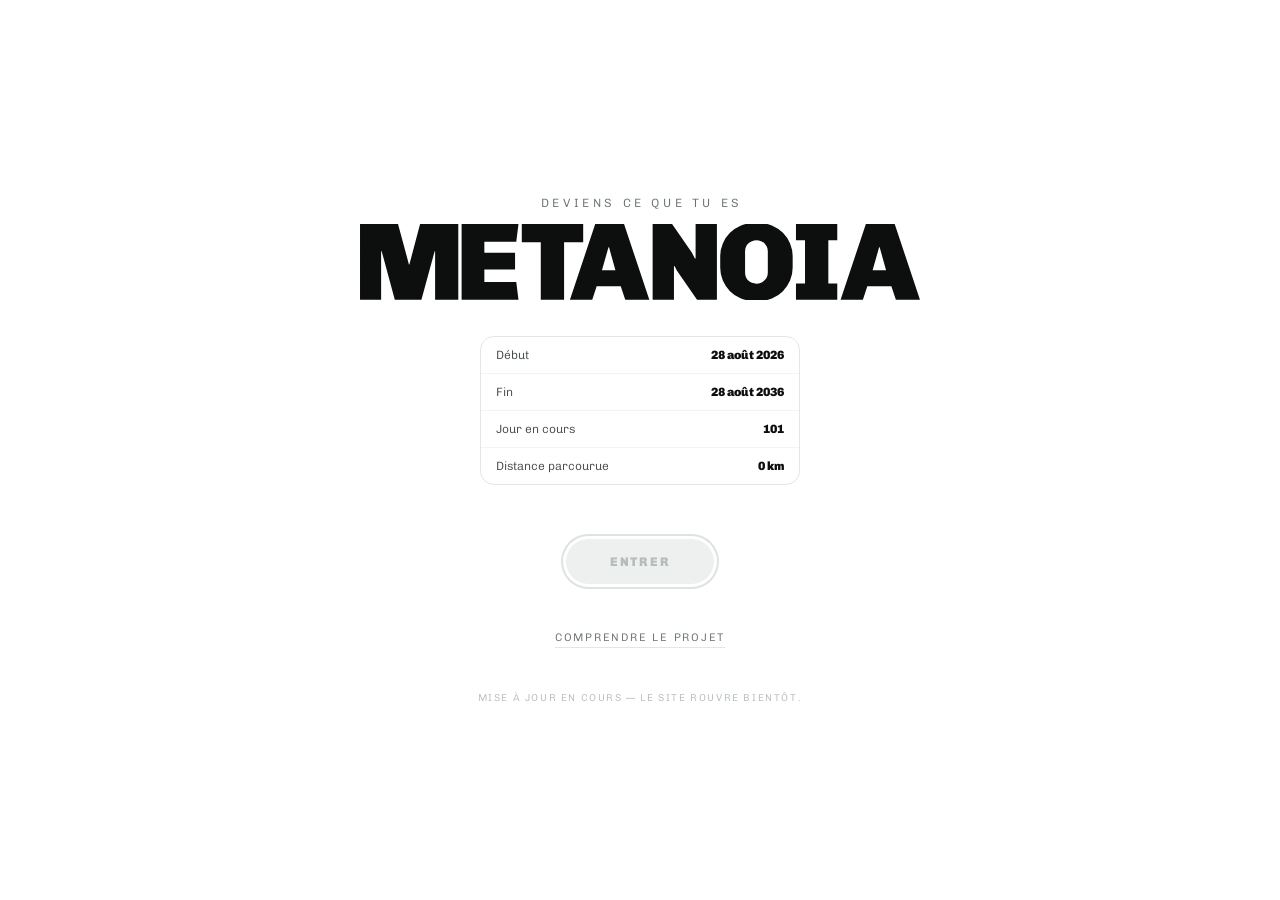
==== index.html @ a3b590fd "Projet sans en-tete, bouton Entrer grise, Travail reformule" ====
<!DOCTYPE html>
<html lang="fr">
<head>
<meta charset="utf-8">
<meta name="viewport" content="width=device-width, initial-scale=1.0, maximum-scale=1.0, user-scalable=no, viewport-fit=cover">
<title>Metanoia — dix ans pour changer d'esprit</title>
<meta name="description" content="Metanoia : un projet de transformation sur dix ans, du 18 août 2026 au 18 août 2036. Cinq piliers, un seul ouvert pour l'instant.">
<link rel="canonical" href="https://leprojetmetanoia.fr/">
<meta name="theme-color" content="#FFFFFF">
<meta name="color-scheme" content="dark">

<meta property="og:type" content="website">
<meta property="og:url" content="https://leprojetmetanoia.fr/">
<meta property="og:title" content="Metanoia">
<meta property="og:description" content="Dix ans pour changer d'esprit. Cinq piliers. Un seul ouvert pour l'instant.">
<meta property="og:locale" content="fr_FR">
<meta name="twitter:card" content="summary_large_image">

<link rel="icon" href="data:image/svg+xml,%3Csvg xmlns='http://www.w3.org/2000/svg' viewBox='0 0 100 100'%3E%3Crect width='100' height='100' rx='22' fill='%23000000'/%3E%3Ccircle cx='50' cy='50' r='30' fill='none' stroke='%2331E07A' stroke-width='9' stroke-linecap='round' stroke-dasharray='142 189' transform='rotate(-90 50 50)'/%3E%3C/svg%3E">

<link rel="preconnect" href="https://fonts.googleapis.com">
<link rel="preconnect" href="https://fonts.gstatic.com" crossorigin>
<link href="https://fonts.googleapis.com/css2?family=Chivo:wght@300;700;900&display=swap" rel="stylesheet">

<style>
  :root{--piste:#1C221F;--piste-l:#151A18;--texte-f:#8A938E;
    --fond:#000000;
    --fond-ouvert:#000000;
    --vert:#31E07A;
    --craie:#EDF2EF;
    --sourd:#767F7A;
    --texte:#A3ADA7;
    --duree:3s;
    --piste:#1A1A1A;
    --lueur:rgba(49,224,122,.5);
    --sur-accent:#07130C;
  }
  *{margin:0;padding:0;box-sizing:border-box}
  html{-webkit-text-size-adjust:100%}
  body{
    background:var(--fond);
    color:var(--craie);
    font-family:"Chivo",system-ui,sans-serif;
    min-height:100svh;
    display:flex;flex-direction:column;align-items:center;justify-content:center;
    gap:clamp(16px,3.6vh,32px);
    padding:max(20px,env(safe-area-inset-top)) clamp(20px,5vw,52px) max(20px,env(safe-area-inset-bottom));
    text-align:center;
    overflow:hidden;
    touch-action:none;
    -webkit-tap-highlight-color:transparent;
    transition:background .8s ease;
  }
  /* une fois ouvert : tout s'inverse */
  body.ouvert{--piste:#E3E6E4;--piste-l:#F2F4F3;--texte-f:#454B48;
    --fond:#FFFFFF;
    --craie:#0D0F0E;
    --sourd:#6B736E;
    --texte:#454B48;
    --piste:#E3E6E4;
    --vert:#0B7A3E;
    --lueur:rgba(11,122,62,.35);
    --sur-accent:#FFFFFF;
    background:#FFFFFF;
    color:#0D0F0E;
  }
  body.ouvert .secours{color:#B7BEBA}
  body.ouvert .secours:hover,body.ouvert .secours:focus-visible{color:var(--texte);border-bottom-color:var(--piste)}
  body,h1 .logo,.dates,.msg,.jauge,.piste,.label,.label small,.entrer{opacity:1;transform:none;pointer-events:auto;
    transition:color .8s ease,background .8s ease,stroke .8s ease,fill .8s ease}
  @media (prefers-reduced-motion:reduce){
    body,h1 .logo,.dates,.msg,.jauge,.piste,.label,.label small,.entrer{opacity:1;transform:none;pointer-events:auto;transition:none}
  }

  .entete{display:grid;gap:clamp(8px,1.6vh,14px)}
  .dates{
    font-size:clamp(9px,2.6vw,12px);font-weight:300;
    letter-spacing:.3em;text-indent:.3em;text-transform:uppercase;
    color:var(--sourd);
  }
  h1{
    font-size:0;line-height:0;
    width:min(86vw,560px);
    margin:0 auto;
  }
  h1 .logo{display:block;width:100%;height:auto;color:var(--craie)}

  /* — le cadran — */
  body.ouvert .jauge{filter:drop-shadow(0 0 10px var(--lueur))}

  body.ouvert .label small{color:var(--vert)}




  @media (prefers-reduced-motion:reduce){
    *{transition-duration:.01ms!important}
    .dial:active{transform:none}
  }
  @media (max-height:560px){
    body{gap:12px}
    .dial{width:min(38vw,120px)}
    .msg{min-height:2.4em}
  }



  /* fiche du projet, révélée après le cadran */
  .fiche{opacity:1;transform:none;pointer-events:auto;max-height:none;width:min(100%,320px);border:1.5px solid var(--piste);border-radius:14px;
    text-align:left;margin:4px auto 0;overflow:hidden;
    
    transition:opacity .45s ease .1s,transform .5s cubic-bezier(.2,.9,.3,1) .1s,max-height .5s ease}
  .fiche .l{display:flex;align-items:baseline;justify-content:space-between;gap:12px;
    padding:11px 15px;border-bottom:1px solid var(--piste-l);
    font-weight:300;font-size:12px;color:var(--texte-f)}
  .fiche .l:last-child{border:0}
  .fiche .l b{font-weight:900;color:var(--craie);text-align:right}
  @media (prefers-reduced-motion:reduce){.fiche,.secondaire{opacity:1;pointer-events:auto;transition:none}}

  /* bouton d'entrée */

  /* les deux actions */
  .attente{margin:12px auto 0;font-weight:300;font-size:10px;letter-spacing:.16em;
    text-transform:uppercase;color:#B7BEBA;text-align:center}

  /* bouton d'entrée */
  .entrer{display:inline-block;margin:22px auto 0;background:var(--vert);color:#fff;
    border-radius:999px;padding:15px 44px;font-weight:900;font-size:12.5px;letter-spacing:.14em;
    text-transform:uppercase;text-decoration:none;
    box-shadow:0 0 0 3px var(--fond),0 0 0 5px var(--craie)}
  .entrer.off{background:#EDF0EE;color:#B7BEBA;box-shadow:0 0 0 3px var(--fond),0 0 0 5px #DDE3E0;
    cursor:not-allowed;pointer-events:none}
  .secondaire{display:inline-block;margin-top:15px;font-weight:300;font-size:11px;letter-spacing:.16em;
    text-transform:uppercase;color:var(--sourd);text-decoration:none;
    border-bottom:1px solid var(--piste);padding-bottom:3px}
  .secondaire:hover{color:var(--craie)}
</style>
</head>
<body class="ouvert">


<div class="entete">
  <p class="dates">Deviens ce que tu es</p>
  <h1><svg class="logo" xmlns="http://www.w3.org/2000/svg" viewBox="0 0 5.0710 0.6860" role="img" aria-label="Metanoia"><g fill="currentColor"><path transform="translate(-0.05700 0.68600) scale(0.001000 -0.001000)" d="M57 0V686H401L500 320H504L601 686H947V0H737V440H733L613 0H372L253 440H248V0Z"/><path transform="translate(0.86300 0.68600) scale(0.001000 -0.001000)" d="M57 0V686H572L552 526H263V426H541V273H263V160H552L572 0Z"/><path transform="translate(1.45000 0.68600) scale(0.001000 -0.001000)" d="M187 0V521H15V686H571V521H398V0Z"/><path transform="translate(1.90600 0.68600) scale(0.001000 -0.001000)" d="M-5 0 224 686H485L714 0H496L455 122H237L197 0ZM285 267H407L349 475H344Z"/><path transform="translate(2.59300 0.68600) scale(0.001000 -0.001000)" d="M57 0V686H233L410 431L441 372L446 375V686H639V0H459L276 264L255 306L250 304V0Z"/><path transform="translate(3.23100 0.68600) scale(0.001000 -0.001000)" d="M331 -10Q269 -10 214.5 13.5Q160 37 119.0 78.0Q78 119 54.5 173.5Q31 228 31 290V394Q31 456 54.5 510.5Q78 565 119.0 606.0Q160 647 214.5 670.5Q269 694 331 694H387Q449 694 503.5 670.5Q558 647 599.0 606.0Q640 565 663.5 510.5Q687 456 687 394V290Q687 228 663.5 173.5Q640 119 599.0 78.0Q558 37 503.5 13.5Q449 -10 387 -10ZM359 146Q382 146 400.5 154.0Q419 162 433.0 175.5Q447 189 454.5 207.0Q462 225 462 246V438Q462 459 454.5 477.0Q447 495 433.0 509.0Q419 523 400.5 530.5Q382 538 359 538Q337 538 318.0 530.0Q299 522 285.0 508.5Q271 495 263.5 477.0Q256 459 256 438V246Q256 225 263.5 207.0Q271 189 285.0 175.0Q299 161 318.0 153.5Q337 146 359 146Z"/><path transform="translate(3.91200 0.68600) scale(0.001000 -0.001000)" d="M36 0V148H118V538H36V686H410V538H329V148H410V0Z"/><path transform="translate(4.35700 0.68600) scale(0.001000 -0.001000)" d="M-5 0 224 686H485L714 0H496L455 122H237L197 0ZM285 267H407L349 475H344Z"/></g></svg></h1>
</div>



<div class="fiche" id="fiche">
  <div class="l"><span>Début</span><b>28 août 2026</b></div>


  <div class="l"><span>Fin</span><b>28 août 2036</b></div>
  <div class="l"><span>Jour en cours</span><b id="fJour">—</b></div>
  <div class="l"><span>Distance parcourue</span><b id="fKm">—</b></div>
</div>

<span class="entrer off" aria-disabled="true">Entrer</span>
<a class="secondaire" href="projet.html">Comprendre le projet</a>

<p class="attente">Mise à jour en cours — le site rouvre bientôt.</p>

<noscript>
  <p class="msg"><a href="metanoia.html" style="color:#31E07A">Entrer</a></p>
</noscript>

<script type="module">
import { list, fr, DEBUT } from './config.js?v=20260902j';

const debut = new Date(DEBUT + 'T00:00:00');
document.getElementById('fJour').textContent =
  Math.max(1, Math.floor((new Date() - debut) / 864e5) + 1);

(async () => {
  try {
    const s = await list();
    const km = s.filter(x => x.date >= DEBUT)
                .reduce((t, x) => t + Number(x.distance_km || 0), 0);
    document.getElementById('fKm').textContent = fr(km, 1) + ' km';
  } catch (e) { document.getElementById('fKm').textContent = '—'; }
})();
</script>


<script>
// pas de sélection ni de copie ; zoom bloqué sur mobile seulement
['copy','cut','contextmenu','dragstart','selectstart'].forEach(function(ev){
  document.addEventListener(ev, function(e){
    if (e.target.closest('input, textarea, select')) return;   // la saisie reste possible
    e.preventDefault();
  });
});
['gesturestart','gesturechange','gestureend'].forEach(function(ev){
  document.addEventListener(ev, function(e){ e.preventDefault(); }, { passive:false });
});
document.addEventListener('touchmove', function(e){
  if (e.touches.length > 1) e.preventDefault();
}, { passive:false });
document.addEventListener('keydown', function(e){
  if ((e.ctrlKey || e.metaKey) && ['c','x','a','u','s','p'].indexOf(e.key.toLowerCase()) > -1) {
    if (e.target.closest('input, textarea')) return;
    e.preventDefault();
  }
});
</script>
</body>
</html>
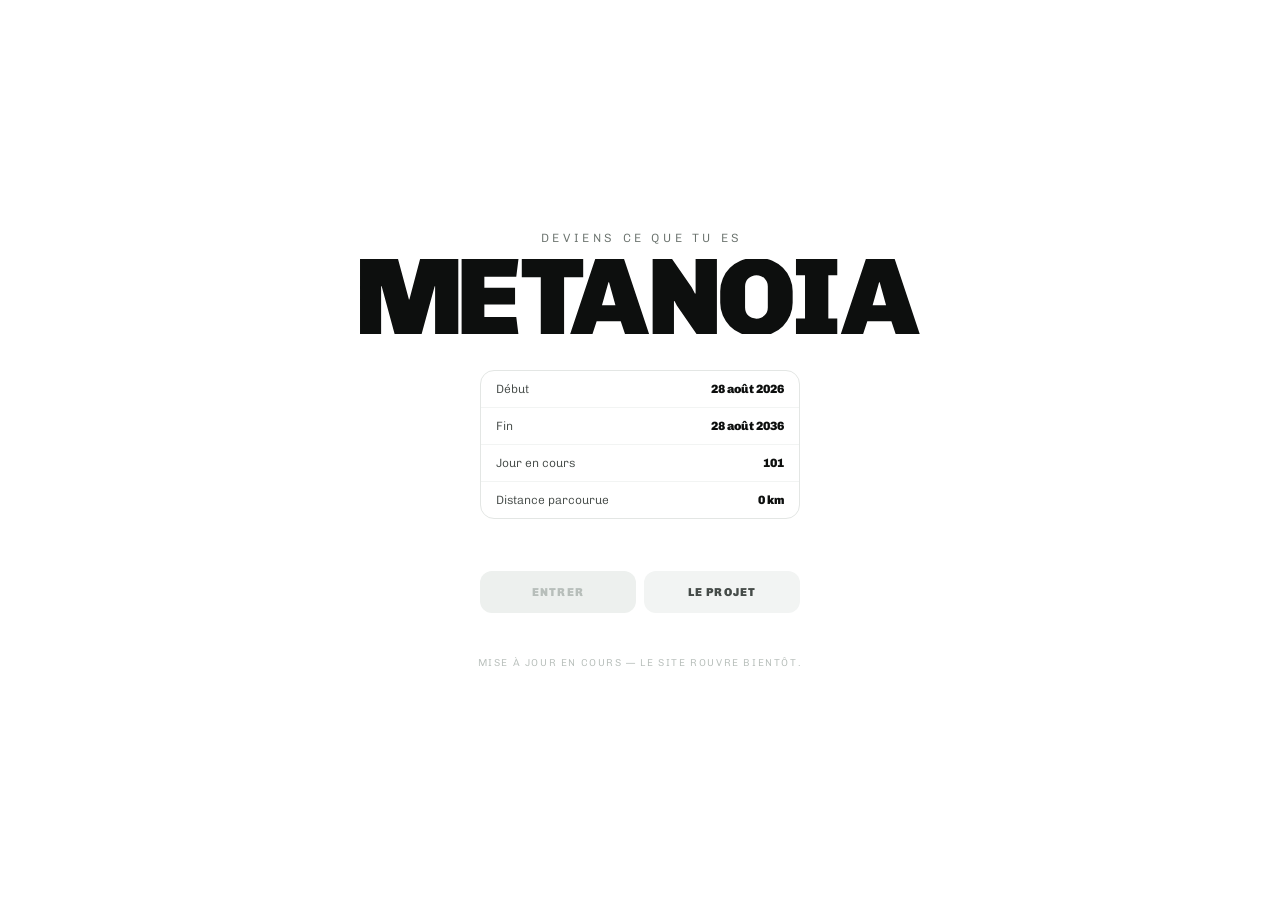
==== commit 81fd7233: "Accueil : retour aux deux boutons cote a cote, Entrer grise" ====
--- a/index.html
+++ b/index.html
@@ -123,17 +123,15 @@
   .attente{margin:12px auto 0;font-weight:300;font-size:10px;letter-spacing:.16em;
     text-transform:uppercase;color:#B7BEBA;text-align:center}
 
-  /* bouton d'entrée */
-  .entrer{display:inline-block;margin:22px auto 0;background:var(--vert);color:#fff;
-    border-radius:999px;padding:15px 44px;font-weight:900;font-size:12.5px;letter-spacing:.14em;
-    text-transform:uppercase;text-decoration:none;
-    box-shadow:0 0 0 3px var(--fond),0 0 0 5px var(--craie)}
-  .entrer.off{background:#EDF0EE;color:#B7BEBA;box-shadow:0 0 0 3px var(--fond),0 0 0 5px #DDE3E0;
-    cursor:not-allowed;pointer-events:none}
-  .secondaire{display:inline-block;margin-top:15px;font-weight:300;font-size:11px;letter-spacing:.16em;
-    text-transform:uppercase;color:var(--sourd);text-decoration:none;
-    border-bottom:1px solid var(--piste);padding-bottom:3px}
-  .secondaire:hover{color:var(--craie)}
+
+  /* les deux actions */
+  .duo{display:flex;gap:8px;width:min(100%,320px);margin:20px auto 0}
+  .duo a,.duo span{flex:1;padding:14px 0;text-align:center;border-radius:12px;text-decoration:none;
+    font-weight:900;font-size:11.5px;letter-spacing:.1em;text-transform:uppercase;transition:filter .2s,background .2s}
+  .duo .p{background:var(--vert);color:#fff}
+  .duo .p.off{background:#EDF0EE;color:#B7BEBA;cursor:not-allowed;pointer-events:none}
+  .duo .s{background:var(--piste-l);color:var(--texte-f)}
+  .duo .s:hover{background:var(--piste)}
 </style>
 </head>
 <body class="ouvert">
@@ -155,8 +153,10 @@
   <div class="l"><span>Distance parcourue</span><b id="fKm">—</b></div>
 </div>
 
-<span class="entrer off" aria-disabled="true">Entrer</span>
-<a class="secondaire" href="projet.html">Comprendre le projet</a>
+<div class="duo">
+  <span class="p off" aria-disabled="true">Entrer</span>
+  <a class="s" href="projet.html">Le projet</a>
+</div>
 
 <p class="attente">Mise à jour en cours — le site rouvre bientôt.</p>
 
@@ -165,7 +165,7 @@
 </noscript>
 
 <script type="module">
-import { list, fr, DEBUT } from './config.js?v=20260902j';
+import { list, fr, DEBUT } from './config.js?v=20260902k';
 
 const debut = new Date(DEBUT + 'T00:00:00');
 document.getElementById('fJour').textContent =
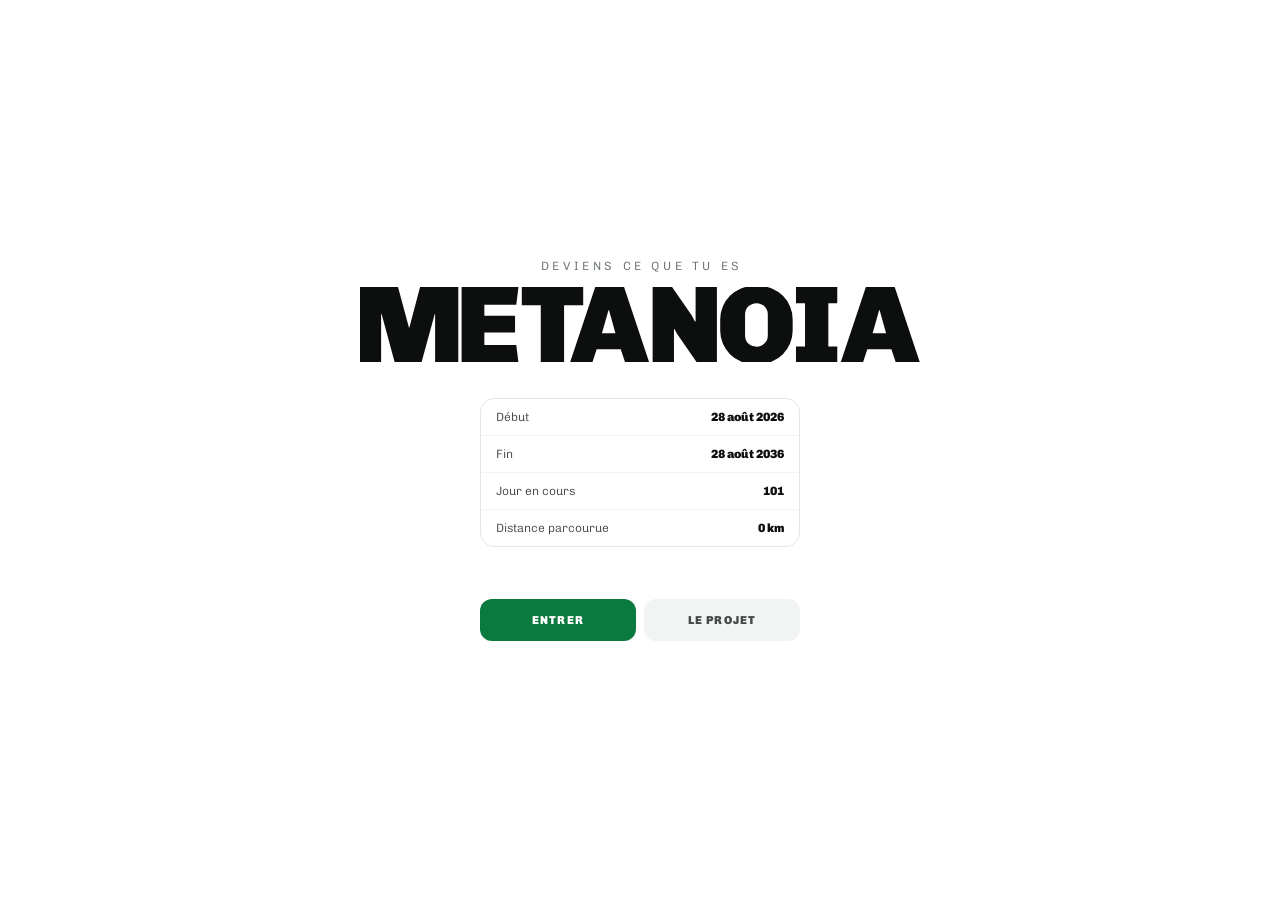
==== commit 25409460: "Piliers en trait lateral, bouton Entrer reactive" ====
--- a/index.html
+++ b/index.html
@@ -120,8 +120,6 @@
   /* bouton d'entrée */
 
   /* les deux actions */
-  .attente{margin:12px auto 0;font-weight:300;font-size:10px;letter-spacing:.16em;
-    text-transform:uppercase;color:#B7BEBA;text-align:center}
 
 
   /* les deux actions */
@@ -154,18 +152,17 @@
 </div>
 
 <div class="duo">
-  <span class="p off" aria-disabled="true">Entrer</span>
+  <a class="p" href="metanoia.html">Entrer</a>
   <a class="s" href="projet.html">Le projet</a>
 </div>
 
-<p class="attente">Mise à jour en cours — le site rouvre bientôt.</p>
 
 <noscript>
   <p class="msg"><a href="metanoia.html" style="color:#31E07A">Entrer</a></p>
 </noscript>
 
 <script type="module">
-import { list, fr, DEBUT } from './config.js?v=20260902k';
+import { list, fr, DEBUT } from './config.js?v=20260902l';
 
 const debut = new Date(DEBUT + 'T00:00:00');
 document.getElementById('fJour').textContent =
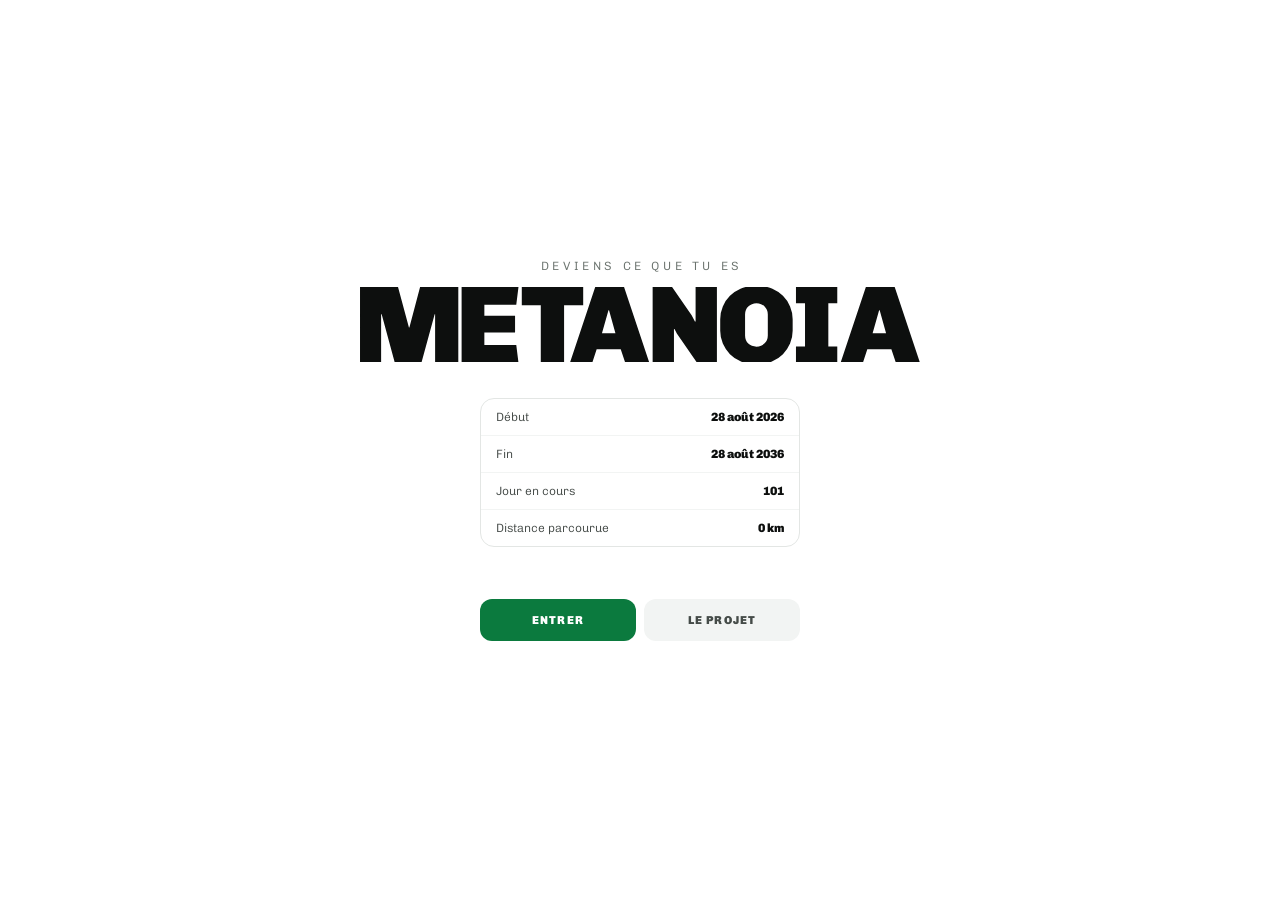
==== commit 776dd0a8: "Police hebergee sur le site : plus aucune requete vers Google" ====
--- a/index.html
+++ b/index.html
@@ -18,9 +18,10 @@
 
 <link rel="icon" href="data:image/svg+xml,%3Csvg xmlns='http://www.w3.org/2000/svg' viewBox='0 0 100 100'%3E%3Crect width='100' height='100' rx='22' fill='%23000000'/%3E%3Ccircle cx='50' cy='50' r='30' fill='none' stroke='%2331E07A' stroke-width='9' stroke-linecap='round' stroke-dasharray='142 189' transform='rotate(-90 50 50)'/%3E%3C/svg%3E">
 
-<link rel="preconnect" href="https://fonts.googleapis.com">
-<link rel="preconnect" href="https://fonts.gstatic.com" crossorigin>
-<link href="https://fonts.googleapis.com/css2?family=Chivo:wght@300;700;900&display=swap" rel="stylesheet">
+<link rel="preconnect" href="https://mfbrnmhtoqqklmywclxt.supabase.co" crossorigin>
+<link rel="preload" href="/polices/chivo-900.woff2" as="font" type="font/woff2" crossorigin>
+<link rel="preload" href="/polices/chivo-300.woff2" as="font" type="font/woff2" crossorigin>
+<link rel="stylesheet" href="/polices.css?v=1">
 
 <style>
   :root{--piste:#1C221F;--piste-l:#151A18;--texte-f:#8A938E;
@@ -162,7 +163,7 @@
 </noscript>
 
 <script type="module">
-import { list, fr, DEBUT } from './config.js?v=20260902l';
+import { list, fr, DEBUT } from './config.js?v=20260902m';
 
 const debut = new Date(DEBUT + 'T00:00:00');
 document.getElementById('fJour').textContent =
--- a/polices.css
+++ b/polices.css
@@ -0,0 +1,14 @@
+/* Chivo — hébergée sur le site, licence SIL Open Font.
+   Sous-ensemble latin + ponctuation française, trois graisses. */
+@font-face{
+  font-family:'Chivo';font-style:normal;font-weight:300;font-display:swap;
+  src:url('/polices/chivo-300.woff2') format('woff2');
+}
+@font-face{
+  font-family:'Chivo';font-style:normal;font-weight:700;font-display:swap;
+  src:url('/polices/chivo-700.woff2') format('woff2');
+}
+@font-face{
+  font-family:'Chivo';font-style:normal;font-weight:900;font-display:swap;
+  src:url('/polices/chivo-900.woff2') format('woff2');
+}
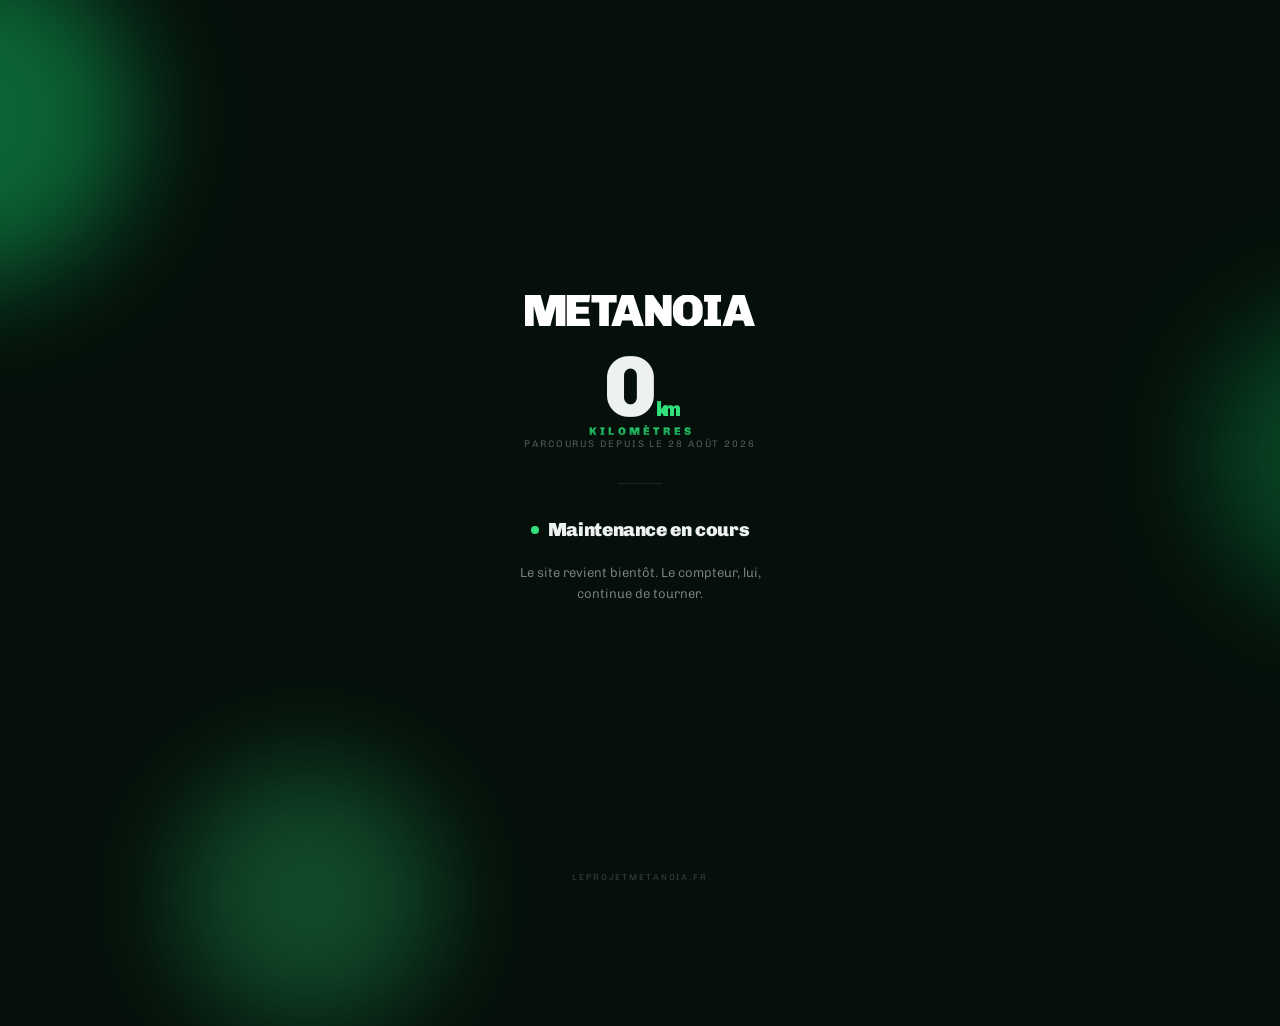
==== commit f5930dfd: "Site en maintenance" ====
--- a/index.html
+++ b/index.html
@@ -2,204 +2,105 @@
 <html lang="fr">
 <head>
 <meta charset="utf-8">
-<meta name="viewport" content="width=device-width, initial-scale=1.0, maximum-scale=1.0, user-scalable=no, viewport-fit=cover">
-<title>Metanoia — dix ans pour changer d'esprit</title>
-<meta name="description" content="Metanoia : un projet de transformation sur dix ans, du 18 août 2026 au 18 août 2036. Cinq piliers, un seul ouvert pour l'instant.">
-<link rel="canonical" href="https://leprojetmetanoia.fr/">
-<meta name="theme-color" content="#FFFFFF">
-<meta name="color-scheme" content="dark">
-
-<meta property="og:type" content="website">
-<meta property="og:url" content="https://leprojetmetanoia.fr/">
-<meta property="og:title" content="Metanoia">
-<meta property="og:description" content="Dix ans pour changer d'esprit. Cinq piliers. Un seul ouvert pour l'instant.">
-<meta property="og:locale" content="fr_FR">
-<meta name="twitter:card" content="summary_large_image">
-
-<link rel="icon" href="data:image/svg+xml,%3Csvg xmlns='http://www.w3.org/2000/svg' viewBox='0 0 100 100'%3E%3Crect width='100' height='100' rx='22' fill='%23000000'/%3E%3Ccircle cx='50' cy='50' r='30' fill='none' stroke='%2331E07A' stroke-width='9' stroke-linecap='round' stroke-dasharray='142 189' transform='rotate(-90 50 50)'/%3E%3C/svg%3E">
-
+<meta name="viewport" content="width=device-width, initial-scale=1.0, viewport-fit=cover">
+<title>Metanoia — maintenance</title>
+<meta name="description" content="Le projet Metanoia est en maintenance. Il revient bientôt.">
+<meta name="robots" content="noindex">
+<meta name="theme-color" content="#05100A">
 <link rel="preconnect" href="https://mfbrnmhtoqqklmywclxt.supabase.co" crossorigin>
 <link rel="preload" href="/polices/chivo-900.woff2" as="font" type="font/woff2" crossorigin>
 <link rel="preload" href="/polices/chivo-300.woff2" as="font" type="font/woff2" crossorigin>
 <link rel="stylesheet" href="/polices.css?v=1">
+<style>
+:root{--vif:#12B85F;--neon:#31E07A;--vert:#0B7A3E}
+*{margin:0;padding:0;box-sizing:border-box}
+html,body{height:100%}
+body{background:#05100A;color:#EDF2EF;font-family:Chivo,system-ui,sans-serif;
+  min-height:100svh;display:flex;flex-direction:column;align-items:center;justify-content:center;
+  text-align:center;padding:clamp(24px,6vw,40px);overflow:hidden;position:relative;
+  -webkit-font-smoothing:antialiased;user-select:none;-webkit-user-select:none}
 
-<style>
-  :root{--piste:#1C221F;--piste-l:#151A18;--texte-f:#8A938E;
-    --fond:#000000;
-    --fond-ouvert:#000000;
-    --vert:#31E07A;
-    --craie:#EDF2EF;
-    --sourd:#767F7A;
-    --texte:#A3ADA7;
-    --duree:3s;
-    --piste:#1A1A1A;
-    --lueur:rgba(49,224,122,.5);
-    --sur-accent:#07130C;
-  }
-  *{margin:0;padding:0;box-sizing:border-box}
-  html{-webkit-text-size-adjust:100%}
-  body{
-    background:var(--fond);
-    color:var(--craie);
-    font-family:"Chivo",system-ui,sans-serif;
-    min-height:100svh;
-    display:flex;flex-direction:column;align-items:center;justify-content:center;
-    gap:clamp(16px,3.6vh,32px);
-    padding:max(20px,env(safe-area-inset-top)) clamp(20px,5vw,52px) max(20px,env(safe-area-inset-bottom));
-    text-align:center;
-    overflow:hidden;
-    touch-action:none;
-    -webkit-tap-highlight-color:transparent;
-    transition:background .8s ease;
-  }
-  /* une fois ouvert : tout s'inverse */
-  body.ouvert{--piste:#E3E6E4;--piste-l:#F2F4F3;--texte-f:#454B48;
-    --fond:#FFFFFF;
-    --craie:#0D0F0E;
-    --sourd:#6B736E;
-    --texte:#454B48;
-    --piste:#E3E6E4;
-    --vert:#0B7A3E;
-    --lueur:rgba(11,122,62,.35);
-    --sur-accent:#FFFFFF;
-    background:#FFFFFF;
-    color:#0D0F0E;
-  }
-  body.ouvert .secours{color:#B7BEBA}
-  body.ouvert .secours:hover,body.ouvert .secours:focus-visible{color:var(--texte);border-bottom-color:var(--piste)}
-  body,h1 .logo,.dates,.msg,.jauge,.piste,.label,.label small,.entrer{opacity:1;transform:none;pointer-events:auto;
-    transition:color .8s ease,background .8s ease,stroke .8s ease,fill .8s ease}
-  @media (prefers-reduced-motion:reduce){
-    body,h1 .logo,.dates,.msg,.jauge,.piste,.label,.label small,.entrer{opacity:1;transform:none;pointer-events:auto;transition:none}
-  }
+/* les masses vertes qui dérivent, comme le menu */
+.blob{position:absolute;border-radius:50%;filter:blur(52px);opacity:.5;pointer-events:none}
+.b1{width:62vw;height:62vw;max-width:340px;max-height:340px;background:#12B85F;left:-16vw;top:-6vh;
+  animation:fl1 11s ease-in-out infinite alternate}
+.b2{width:56vw;height:56vw;max-width:300px;max-height:300px;background:#0B7A3E;right:-18vw;top:34vh;
+  animation:fl2 13s ease-in-out infinite alternate}
+.b3{width:48vw;height:48vw;max-width:260px;max-height:260px;background:#31E07A;left:14vw;bottom:-14vh;
+  opacity:.28;animation:fl1 16s ease-in-out infinite alternate-reverse}
+@keyframes fl1{to{transform:translate(8vw,6vh) scale(1.14)}}
+@keyframes fl2{to{transform:translate(-9vw,-5vh) scale(1.1)}}
 
-  .entete{display:grid;gap:clamp(8px,1.6vh,14px)}
-  .dates{
-    font-size:clamp(9px,2.6vw,12px);font-weight:300;
-    letter-spacing:.3em;text-indent:.3em;text-transform:uppercase;
-    color:var(--sourd);
-  }
-  h1{
-    font-size:0;line-height:0;
-    width:min(86vw,560px);
-    margin:0 auto;
-  }
-  h1 .logo{display:block;width:100%;height:auto;color:var(--craie)}
+.contenu{position:relative;z-index:2;display:flex;flex-direction:column;align-items:center;
+  gap:clamp(14px,3vh,22px);width:100%;max-width:420px}
+.lg{width:clamp(150px,52vw,230px);color:#fff;line-height:0}
+.lg svg{display:block;width:100%;height:auto}
 
-  /* — le cadran — */
-  body.ouvert .jauge{filter:drop-shadow(0 0 10px var(--lueur))}
+.n{font-weight:900;font-size:clamp(58px,17vw,86px);letter-spacing:-.055em;line-height:.9;
+  opacity:0;animation:apparait .7s ease .25s forwards}
+.n u{text-decoration:none;font-size:.24em;color:var(--neon);margin-left:4px}
+.unite{font-weight:900;font-size:clamp(9px,2.5vw,11px);letter-spacing:.3em;text-indent:.3em;
+  background:linear-gradient(180deg,#31E07A,#0B7A3E);-webkit-background-clip:text;background-clip:text;
+  color:transparent;opacity:0;animation:apparait .7s ease .35s forwards}
+.depuis{font-weight:300;font-size:clamp(8.5px,2.2vw,9.5px);letter-spacing:.2em;text-transform:uppercase;
+  color:#5C6560;opacity:0;animation:apparait .7s ease .45s forwards}
 
-  body.ouvert .label small{color:var(--vert)}
+.trait{width:44px;height:1px;background:#1E2422;margin:clamp(6px,1.6vh,12px) 0}
 
+.mnt{font-weight:900;font-size:clamp(15px,4.2vw,19px);letter-spacing:-.02em;
+  opacity:0;animation:apparait .7s ease .6s forwards}
+.mnt .pt{display:inline-block;width:8px;height:8px;border-radius:50%;background:var(--neon);
+  margin-right:9px;vertical-align:2px;animation:pulse 2.2s ease-in-out infinite}
+@keyframes pulse{0%,100%{opacity:1;transform:scale(1)}50%{opacity:.35;transform:scale(.82)}}
+.sous{font-weight:300;font-size:clamp(11.5px,3vw,13px);color:#7F8883;line-height:1.6;max-width:280px;
+  opacity:0;animation:apparait .7s ease .7s forwards}
 
+@keyframes apparait{from{opacity:0;transform:translateY(10px)}to{opacity:1;transform:none}}
 
+.pied{position:absolute;bottom:max(18px,env(safe-area-inset-bottom));left:0;right:0;z-index:2;
+  font-weight:300;font-size:8.5px;letter-spacing:.22em;text-transform:uppercase;color:#3D4441}
 
-  @media (prefers-reduced-motion:reduce){
-    *{transition-duration:.01ms!important}
-    .dial:active{transform:none}
-  }
-  @media (max-height:560px){
-    body{gap:12px}
-    .dial{width:min(38vw,120px)}
-    .msg{min-height:2.4em}
-  }
-
-
-
-  /* fiche du projet, révélée après le cadran */
-  .fiche{opacity:1;transform:none;pointer-events:auto;max-height:none;width:min(100%,320px);border:1.5px solid var(--piste);border-radius:14px;
-    text-align:left;margin:4px auto 0;overflow:hidden;
-    
-    transition:opacity .45s ease .1s,transform .5s cubic-bezier(.2,.9,.3,1) .1s,max-height .5s ease}
-  .fiche .l{display:flex;align-items:baseline;justify-content:space-between;gap:12px;
-    padding:11px 15px;border-bottom:1px solid var(--piste-l);
-    font-weight:300;font-size:12px;color:var(--texte-f)}
-  .fiche .l:last-child{border:0}
-  .fiche .l b{font-weight:900;color:var(--craie);text-align:right}
-  @media (prefers-reduced-motion:reduce){.fiche,.secondaire{opacity:1;pointer-events:auto;transition:none}}
-
-  /* bouton d'entrée */
-
-  /* les deux actions */
-
-
-  /* les deux actions */
-  .duo{display:flex;gap:8px;width:min(100%,320px);margin:20px auto 0}
-  .duo a,.duo span{flex:1;padding:14px 0;text-align:center;border-radius:12px;text-decoration:none;
-    font-weight:900;font-size:11.5px;letter-spacing:.1em;text-transform:uppercase;transition:filter .2s,background .2s}
-  .duo .p{background:var(--vert);color:#fff}
-  .duo .p.off{background:#EDF0EE;color:#B7BEBA;cursor:not-allowed;pointer-events:none}
-  .duo .s{background:var(--piste-l);color:var(--texte-f)}
-  .duo .s:hover{background:var(--piste)}
+@media (prefers-reduced-motion:reduce){
+  .blob,.pt{animation:none}
+  .n,.unite,.depuis,.mnt,.sous{animation:none;opacity:1;transform:none}
+}
 </style>
 </head>
-<body class="ouvert">
+<body>
+<span class="blob b1"></span><span class="blob b2"></span><span class="blob b3"></span>
 
+<div class="contenu">
+  <span class="lg"><svg viewBox="0 0 5.0710 0.6860" aria-hidden="true"><g fill="currentColor"><path transform="translate(-0.05700 0.68600) scale(0.001000 -0.001000)" d="M57 0V686H401L500 320H504L601 686H947V0H737V440H733L613 0H372L253 440H248V0Z"/><path transform="translate(0.86300 0.68600) scale(0.001000 -0.001000)" d="M57 0V686H572L552 526H263V426H541V273H263V160H552L572 0Z"/><path transform="translate(1.45000 0.68600) scale(0.001000 -0.001000)" d="M187 0V521H15V686H571V521H398V0Z"/><path transform="translate(1.90600 0.68600) scale(0.001000 -0.001000)" d="M-5 0 224 686H485L714 0H496L455 122H237L197 0ZM285 267H407L349 475H344Z"/><path transform="translate(2.59300 0.68600) scale(0.001000 -0.001000)" d="M57 0V686H233L410 431L441 372L446 375V686H639V0H459L276 264L255 306L250 304V0Z"/><path transform="translate(3.23100 0.68600) scale(0.001000 -0.001000)" d="M331 -10Q269 -10 214.5 13.5Q160 37 119.0 78.0Q78 119 54.5 173.5Q31 228 31 290V394Q31 456 54.5 510.5Q78 565 119.0 606.0Q160 647 214.5 670.5Q269 694 331 694H387Q449 694 503.5 670.5Q558 647 599.0 606.0Q640 565 663.5 510.5Q687 456 687 394V290Q687 228 663.5 173.5Q640 119 599.0 78.0Q558 37 503.5 13.5Q449 -10 387 -10ZM359 146Q382 146 400.5 154.0Q419 162 433.0 175.5Q447 189 454.5 207.0Q462 225 462 246V438Q462 459 454.5 477.0Q447 495 433.0 509.0Q419 523 400.5 530.5Q382 538 359 538Q337 538 318.0 530.0Q299 522 285.0 508.5Q271 495 263.5 477.0Q256 459 256 438V246Q256 225 263.5 207.0Q271 189 285.0 175.0Q299 161 318.0 153.5Q337 146 359 146Z"/><path transform="translate(3.91200 0.68600) scale(0.001000 -0.001000)" d="M36 0V148H118V538H36V686H410V538H329V148H410V0Z"/><path transform="translate(4.35700 0.68600) scale(0.001000 -0.001000)" d="M-5 0 224 686H485L714 0H496L455 122H237L197 0ZM285 267H407L349 475H344Z"/></g></svg></span>
 
-<div class="entete">
-  <p class="dates">Deviens ce que tu es</p>
-  <h1><svg class="logo" xmlns="http://www.w3.org/2000/svg" viewBox="0 0 5.0710 0.6860" role="img" aria-label="Metanoia"><g fill="currentColor"><path transform="translate(-0.05700 0.68600) scale(0.001000 -0.001000)" d="M57 0V686H401L500 320H504L601 686H947V0H737V440H733L613 0H372L253 440H248V0Z"/><path transform="translate(0.86300 0.68600) scale(0.001000 -0.001000)" d="M57 0V686H572L552 526H263V426H541V273H263V160H552L572 0Z"/><path transform="translate(1.45000 0.68600) scale(0.001000 -0.001000)" d="M187 0V521H15V686H571V521H398V0Z"/><path transform="translate(1.90600 0.68600) scale(0.001000 -0.001000)" d="M-5 0 224 686H485L714 0H496L455 122H237L197 0ZM285 267H407L349 475H344Z"/><path transform="translate(2.59300 0.68600) scale(0.001000 -0.001000)" d="M57 0V686H233L410 431L441 372L446 375V686H639V0H459L276 264L255 306L250 304V0Z"/><path transform="translate(3.23100 0.68600) scale(0.001000 -0.001000)" d="M331 -10Q269 -10 214.5 13.5Q160 37 119.0 78.0Q78 119 54.5 173.5Q31 228 31 290V394Q31 456 54.5 510.5Q78 565 119.0 606.0Q160 647 214.5 670.5Q269 694 331 694H387Q449 694 503.5 670.5Q558 647 599.0 606.0Q640 565 663.5 510.5Q687 456 687 394V290Q687 228 663.5 173.5Q640 119 599.0 78.0Q558 37 503.5 13.5Q449 -10 387 -10ZM359 146Q382 146 400.5 154.0Q419 162 433.0 175.5Q447 189 454.5 207.0Q462 225 462 246V438Q462 459 454.5 477.0Q447 495 433.0 509.0Q419 523 400.5 530.5Q382 538 359 538Q337 538 318.0 530.0Q299 522 285.0 508.5Q271 495 263.5 477.0Q256 459 256 438V246Q256 225 263.5 207.0Q271 189 285.0 175.0Q299 161 318.0 153.5Q337 146 359 146Z"/><path transform="translate(3.91200 0.68600) scale(0.001000 -0.001000)" d="M36 0V148H118V538H36V686H410V538H329V148H410V0Z"/><path transform="translate(4.35700 0.68600) scale(0.001000 -0.001000)" d="M-5 0 224 686H485L714 0H496L455 122H237L197 0ZM285 267H407L349 475H344Z"/></g></svg></h1>
+  <div>
+    <p class="n" id="km">—<u>km</u></p>
+    <p class="unite">KILOMÈTRES</p>
+    <p class="depuis">parcourus depuis le 28 août 2026</p>
+  </div>
+
+  <span class="trait"></span>
+
+  <p class="mnt"><span class="pt"></span>Maintenance en cours</p>
+  <p class="sous">Le site revient bientôt. Le compteur, lui, continue de tourner.</p>
 </div>
 
-
-
-<div class="fiche" id="fiche">
-  <div class="l"><span>Début</span><b>28 août 2026</b></div>
-
-
-  <div class="l"><span>Fin</span><b>28 août 2036</b></div>
-  <div class="l"><span>Jour en cours</span><b id="fJour">—</b></div>
-  <div class="l"><span>Distance parcourue</span><b id="fKm">—</b></div>
-</div>
-
-<div class="duo">
-  <a class="p" href="metanoia.html">Entrer</a>
-  <a class="s" href="projet.html">Le projet</a>
-</div>
-
-
-<noscript>
-  <p class="msg"><a href="metanoia.html" style="color:#31E07A">Entrer</a></p>
-</noscript>
+<p class="pied">leprojetmetanoia.fr</p>
 
 <script type="module">
-import { list, fr, DEBUT } from './config.js?v=20260902m';
-
-const debut = new Date(DEBUT + 'T00:00:00');
-document.getElementById('fJour').textContent =
-  Math.max(1, Math.floor((new Date() - debut) / 864e5) + 1);
-
+import { list, fr, DEBUT } from './config.js?v=20260903c';
 (async () => {
   try {
     const s = await list();
-    const km = s.filter(x => x.date >= DEBUT)
-                .reduce((t, x) => t + Number(x.distance_km || 0), 0);
-    document.getElementById('fKm').textContent = fr(km, 1) + ' km';
-  } catch (e) { document.getElementById('fKm').textContent = '—'; }
+    const km = s.filter(x => x.date >= DEBUT).reduce((t, x) => t + Number(x.distance_km || 0), 0);
+    document.getElementById('km').innerHTML = fr(km, 1) + '<u>km</u>';
+  } catch (e) {
+    document.getElementById('km').innerHTML = '—<u>km</u>';
+  }
 })();
 </script>
-
-
 <script>
-// pas de sélection ni de copie ; zoom bloqué sur mobile seulement
-['copy','cut','contextmenu','dragstart','selectstart'].forEach(function(ev){
-  document.addEventListener(ev, function(e){
-    if (e.target.closest('input, textarea, select')) return;   // la saisie reste possible
-    e.preventDefault();
-  });
-});
-['gesturestart','gesturechange','gestureend'].forEach(function(ev){
-  document.addEventListener(ev, function(e){ e.preventDefault(); }, { passive:false });
-});
-document.addEventListener('touchmove', function(e){
-  if (e.touches.length > 1) e.preventDefault();
-}, { passive:false });
-document.addEventListener('keydown', function(e){
-  if ((e.ctrlKey || e.metaKey) && ['c','x','a','u','s','p'].indexOf(e.key.toLowerCase()) > -1) {
-    if (e.target.closest('input, textarea')) return;
-    e.preventDefault();
-  }
-});
+['copy','cut','contextmenu','dragstart','selectstart'].forEach(ev =>
+  document.addEventListener(ev, e => e.preventDefault()));
 </script>
 </body>
 </html>
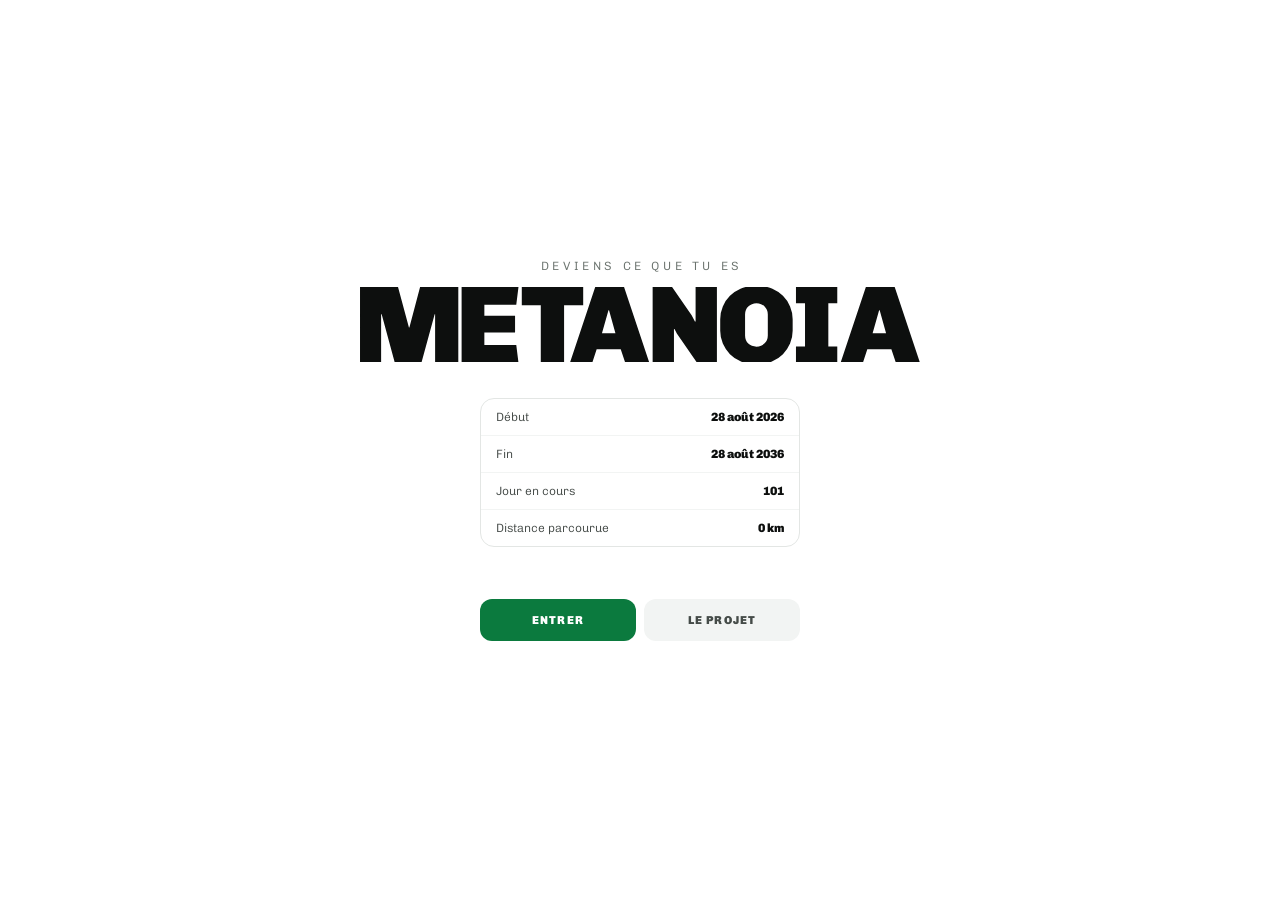
==== commit 803e7056: "Fin de la maintenance : retour de l accueil" ====
--- a/index.html
+++ b/index.html
@@ -2,105 +2,204 @@
 <html lang="fr">
 <head>
 <meta charset="utf-8">
-<meta name="viewport" content="width=device-width, initial-scale=1.0, viewport-fit=cover">
-<title>Metanoia — maintenance</title>
-<meta name="description" content="Le projet Metanoia est en maintenance. Il revient bientôt.">
-<meta name="robots" content="noindex">
-<meta name="theme-color" content="#05100A">
+<meta name="viewport" content="width=device-width, initial-scale=1.0, maximum-scale=1.0, user-scalable=no, viewport-fit=cover">
+<title>Metanoia — dix ans pour changer d'esprit</title>
+<meta name="description" content="Metanoia : un projet de transformation sur dix ans, du 18 août 2026 au 18 août 2036. Cinq piliers, un seul ouvert pour l'instant.">
+<link rel="canonical" href="https://leprojetmetanoia.fr/">
+<meta name="theme-color" content="#FFFFFF">
+<meta name="color-scheme" content="dark">
+
+<meta property="og:type" content="website">
+<meta property="og:url" content="https://leprojetmetanoia.fr/">
+<meta property="og:title" content="Metanoia">
+<meta property="og:description" content="Dix ans pour changer d'esprit. Cinq piliers. Un seul ouvert pour l'instant.">
+<meta property="og:locale" content="fr_FR">
+<meta name="twitter:card" content="summary_large_image">
+
+<link rel="icon" href="data:image/svg+xml,%3Csvg xmlns='http://www.w3.org/2000/svg' viewBox='0 0 100 100'%3E%3Crect width='100' height='100' rx='22' fill='%23000000'/%3E%3Ccircle cx='50' cy='50' r='30' fill='none' stroke='%2331E07A' stroke-width='9' stroke-linecap='round' stroke-dasharray='142 189' transform='rotate(-90 50 50)'/%3E%3C/svg%3E">
+
 <link rel="preconnect" href="https://mfbrnmhtoqqklmywclxt.supabase.co" crossorigin>
 <link rel="preload" href="/polices/chivo-900.woff2" as="font" type="font/woff2" crossorigin>
 <link rel="preload" href="/polices/chivo-300.woff2" as="font" type="font/woff2" crossorigin>
 <link rel="stylesheet" href="/polices.css?v=1">
+
 <style>
-:root{--vif:#12B85F;--neon:#31E07A;--vert:#0B7A3E}
-*{margin:0;padding:0;box-sizing:border-box}
-html,body{height:100%}
-body{background:#05100A;color:#EDF2EF;font-family:Chivo,system-ui,sans-serif;
-  min-height:100svh;display:flex;flex-direction:column;align-items:center;justify-content:center;
-  text-align:center;padding:clamp(24px,6vw,40px);overflow:hidden;position:relative;
-  -webkit-font-smoothing:antialiased;user-select:none;-webkit-user-select:none}
-
-/* les masses vertes qui dérivent, comme le menu */
-.blob{position:absolute;border-radius:50%;filter:blur(52px);opacity:.5;pointer-events:none}
-.b1{width:62vw;height:62vw;max-width:340px;max-height:340px;background:#12B85F;left:-16vw;top:-6vh;
-  animation:fl1 11s ease-in-out infinite alternate}
-.b2{width:56vw;height:56vw;max-width:300px;max-height:300px;background:#0B7A3E;right:-18vw;top:34vh;
-  animation:fl2 13s ease-in-out infinite alternate}
-.b3{width:48vw;height:48vw;max-width:260px;max-height:260px;background:#31E07A;left:14vw;bottom:-14vh;
-  opacity:.28;animation:fl1 16s ease-in-out infinite alternate-reverse}
-@keyframes fl1{to{transform:translate(8vw,6vh) scale(1.14)}}
-@keyframes fl2{to{transform:translate(-9vw,-5vh) scale(1.1)}}
-
-.contenu{position:relative;z-index:2;display:flex;flex-direction:column;align-items:center;
-  gap:clamp(14px,3vh,22px);width:100%;max-width:420px}
-.lg{width:clamp(150px,52vw,230px);color:#fff;line-height:0}
-.lg svg{display:block;width:100%;height:auto}
-
-.n{font-weight:900;font-size:clamp(58px,17vw,86px);letter-spacing:-.055em;line-height:.9;
-  opacity:0;animation:apparait .7s ease .25s forwards}
-.n u{text-decoration:none;font-size:.24em;color:var(--neon);margin-left:4px}
-.unite{font-weight:900;font-size:clamp(9px,2.5vw,11px);letter-spacing:.3em;text-indent:.3em;
-  background:linear-gradient(180deg,#31E07A,#0B7A3E);-webkit-background-clip:text;background-clip:text;
-  color:transparent;opacity:0;animation:apparait .7s ease .35s forwards}
-.depuis{font-weight:300;font-size:clamp(8.5px,2.2vw,9.5px);letter-spacing:.2em;text-transform:uppercase;
-  color:#5C6560;opacity:0;animation:apparait .7s ease .45s forwards}
-
-.trait{width:44px;height:1px;background:#1E2422;margin:clamp(6px,1.6vh,12px) 0}
-
-.mnt{font-weight:900;font-size:clamp(15px,4.2vw,19px);letter-spacing:-.02em;
-  opacity:0;animation:apparait .7s ease .6s forwards}
-.mnt .pt{display:inline-block;width:8px;height:8px;border-radius:50%;background:var(--neon);
-  margin-right:9px;vertical-align:2px;animation:pulse 2.2s ease-in-out infinite}
-@keyframes pulse{0%,100%{opacity:1;transform:scale(1)}50%{opacity:.35;transform:scale(.82)}}
-.sous{font-weight:300;font-size:clamp(11.5px,3vw,13px);color:#7F8883;line-height:1.6;max-width:280px;
-  opacity:0;animation:apparait .7s ease .7s forwards}
-
-@keyframes apparait{from{opacity:0;transform:translateY(10px)}to{opacity:1;transform:none}}
-
-.pied{position:absolute;bottom:max(18px,env(safe-area-inset-bottom));left:0;right:0;z-index:2;
-  font-weight:300;font-size:8.5px;letter-spacing:.22em;text-transform:uppercase;color:#3D4441}
-
-@media (prefers-reduced-motion:reduce){
-  .blob,.pt{animation:none}
-  .n,.unite,.depuis,.mnt,.sous{animation:none;opacity:1;transform:none}
-}
+  :root{--piste:#1C221F;--piste-l:#151A18;--texte-f:#8A938E;
+    --fond:#000000;
+    --fond-ouvert:#000000;
+    --vert:#31E07A;
+    --craie:#EDF2EF;
+    --sourd:#767F7A;
+    --texte:#A3ADA7;
+    --duree:3s;
+    --piste:#1A1A1A;
+    --lueur:rgba(49,224,122,.5);
+    --sur-accent:#07130C;
+  }
+  *{margin:0;padding:0;box-sizing:border-box}
+  html{-webkit-text-size-adjust:100%}
+  body{
+    background:var(--fond);
+    color:var(--craie);
+    font-family:"Chivo",system-ui,sans-serif;
+    min-height:100svh;
+    display:flex;flex-direction:column;align-items:center;justify-content:center;
+    gap:clamp(16px,3.6vh,32px);
+    padding:max(20px,env(safe-area-inset-top)) clamp(20px,5vw,52px) max(20px,env(safe-area-inset-bottom));
+    text-align:center;
+    overflow:hidden;
+    touch-action:none;
+    -webkit-tap-highlight-color:transparent;
+    transition:background .8s ease;
+  }
+  /* une fois ouvert : tout s'inverse */
+  body.ouvert{--piste:#E3E6E4;--piste-l:#F2F4F3;--texte-f:#454B48;
+    --fond:#FFFFFF;
+    --craie:#0D0F0E;
+    --sourd:#6B736E;
+    --texte:#454B48;
+    --piste:#E3E6E4;
+    --vert:#0B7A3E;
+    --lueur:rgba(11,122,62,.35);
+    --sur-accent:#FFFFFF;
+    background:#FFFFFF;
+    color:#0D0F0E;
+  }
+  body.ouvert .secours{color:#B7BEBA}
+  body.ouvert .secours:hover,body.ouvert .secours:focus-visible{color:var(--texte);border-bottom-color:var(--piste)}
+  body,h1 .logo,.dates,.msg,.jauge,.piste,.label,.label small,.entrer{opacity:1;transform:none;pointer-events:auto;
+    transition:color .8s ease,background .8s ease,stroke .8s ease,fill .8s ease}
+  @media (prefers-reduced-motion:reduce){
+    body,h1 .logo,.dates,.msg,.jauge,.piste,.label,.label small,.entrer{opacity:1;transform:none;pointer-events:auto;transition:none}
+  }
+
+  .entete{display:grid;gap:clamp(8px,1.6vh,14px)}
+  .dates{
+    font-size:clamp(9px,2.6vw,12px);font-weight:300;
+    letter-spacing:.3em;text-indent:.3em;text-transform:uppercase;
+    color:var(--sourd);
+  }
+  h1{
+    font-size:0;line-height:0;
+    width:min(86vw,560px);
+    margin:0 auto;
+  }
+  h1 .logo{display:block;width:100%;height:auto;color:var(--craie)}
+
+  /* — le cadran — */
+  body.ouvert .jauge{filter:drop-shadow(0 0 10px var(--lueur))}
+
+  body.ouvert .label small{color:var(--vert)}
+
+
+
+
+  @media (prefers-reduced-motion:reduce){
+    *{transition-duration:.01ms!important}
+    .dial:active{transform:none}
+  }
+  @media (max-height:560px){
+    body{gap:12px}
+    .dial{width:min(38vw,120px)}
+    .msg{min-height:2.4em}
+  }
+
+
+
+  /* fiche du projet, révélée après le cadran */
+  .fiche{opacity:1;transform:none;pointer-events:auto;max-height:none;width:min(100%,320px);border:1.5px solid var(--piste);border-radius:14px;
+    text-align:left;margin:4px auto 0;overflow:hidden;
+    
+    transition:opacity .45s ease .1s,transform .5s cubic-bezier(.2,.9,.3,1) .1s,max-height .5s ease}
+  .fiche .l{display:flex;align-items:baseline;justify-content:space-between;gap:12px;
+    padding:11px 15px;border-bottom:1px solid var(--piste-l);
+    font-weight:300;font-size:12px;color:var(--texte-f)}
+  .fiche .l:last-child{border:0}
+  .fiche .l b{font-weight:900;color:var(--craie);text-align:right}
+  @media (prefers-reduced-motion:reduce){.fiche,.secondaire{opacity:1;pointer-events:auto;transition:none}}
+
+  /* bouton d'entrée */
+
+  /* les deux actions */
+
+
+  /* les deux actions */
+  .duo{display:flex;gap:8px;width:min(100%,320px);margin:20px auto 0}
+  .duo a,.duo span{flex:1;padding:14px 0;text-align:center;border-radius:12px;text-decoration:none;
+    font-weight:900;font-size:11.5px;letter-spacing:.1em;text-transform:uppercase;transition:filter .2s,background .2s}
+  .duo .p{background:var(--vert);color:#fff}
+  .duo .p.off{background:#EDF0EE;color:#B7BEBA;cursor:not-allowed;pointer-events:none}
+  .duo .s{background:var(--piste-l);color:var(--texte-f)}
+  .duo .s:hover{background:var(--piste)}
 </style>
 </head>
-<body>
-<span class="blob b1"></span><span class="blob b2"></span><span class="blob b3"></span>
-
-<div class="contenu">
-  <span class="lg"><svg viewBox="0 0 5.0710 0.6860" aria-hidden="true"><g fill="currentColor"><path transform="translate(-0.05700 0.68600) scale(0.001000 -0.001000)" d="M57 0V686H401L500 320H504L601 686H947V0H737V440H733L613 0H372L253 440H248V0Z"/><path transform="translate(0.86300 0.68600) scale(0.001000 -0.001000)" d="M57 0V686H572L552 526H263V426H541V273H263V160H552L572 0Z"/><path transform="translate(1.45000 0.68600) scale(0.001000 -0.001000)" d="M187 0V521H15V686H571V521H398V0Z"/><path transform="translate(1.90600 0.68600) scale(0.001000 -0.001000)" d="M-5 0 224 686H485L714 0H496L455 122H237L197 0ZM285 267H407L349 475H344Z"/><path transform="translate(2.59300 0.68600) scale(0.001000 -0.001000)" d="M57 0V686H233L410 431L441 372L446 375V686H639V0H459L276 264L255 306L250 304V0Z"/><path transform="translate(3.23100 0.68600) scale(0.001000 -0.001000)" d="M331 -10Q269 -10 214.5 13.5Q160 37 119.0 78.0Q78 119 54.5 173.5Q31 228 31 290V394Q31 456 54.5 510.5Q78 565 119.0 606.0Q160 647 214.5 670.5Q269 694 331 694H387Q449 694 503.5 670.5Q558 647 599.0 606.0Q640 565 663.5 510.5Q687 456 687 394V290Q687 228 663.5 173.5Q640 119 599.0 78.0Q558 37 503.5 13.5Q449 -10 387 -10ZM359 146Q382 146 400.5 154.0Q419 162 433.0 175.5Q447 189 454.5 207.0Q462 225 462 246V438Q462 459 454.5 477.0Q447 495 433.0 509.0Q419 523 400.5 530.5Q382 538 359 538Q337 538 318.0 530.0Q299 522 285.0 508.5Q271 495 263.5 477.0Q256 459 256 438V246Q256 225 263.5 207.0Q271 189 285.0 175.0Q299 161 318.0 153.5Q337 146 359 146Z"/><path transform="translate(3.91200 0.68600) scale(0.001000 -0.001000)" d="M36 0V148H118V538H36V686H410V538H329V148H410V0Z"/><path transform="translate(4.35700 0.68600) scale(0.001000 -0.001000)" d="M-5 0 224 686H485L714 0H496L455 122H237L197 0ZM285 267H407L349 475H344Z"/></g></svg></span>
-
-  <div>
-    <p class="n" id="km">—<u>km</u></p>
-    <p class="unite">KILOMÈTRES</p>
-    <p class="depuis">parcourus depuis le 28 août 2026</p>
-  </div>
-
-  <span class="trait"></span>
-
-  <p class="mnt"><span class="pt"></span>Maintenance en cours</p>
-  <p class="sous">Le site revient bientôt. Le compteur, lui, continue de tourner.</p>
+<body class="ouvert">
+
+
+<div class="entete">
+  <p class="dates">Deviens ce que tu es</p>
+  <h1><svg class="logo" xmlns="http://www.w3.org/2000/svg" viewBox="0 0 5.0710 0.6860" role="img" aria-label="Metanoia"><g fill="currentColor"><path transform="translate(-0.05700 0.68600) scale(0.001000 -0.001000)" d="M57 0V686H401L500 320H504L601 686H947V0H737V440H733L613 0H372L253 440H248V0Z"/><path transform="translate(0.86300 0.68600) scale(0.001000 -0.001000)" d="M57 0V686H572L552 526H263V426H541V273H263V160H552L572 0Z"/><path transform="translate(1.45000 0.68600) scale(0.001000 -0.001000)" d="M187 0V521H15V686H571V521H398V0Z"/><path transform="translate(1.90600 0.68600) scale(0.001000 -0.001000)" d="M-5 0 224 686H485L714 0H496L455 122H237L197 0ZM285 267H407L349 475H344Z"/><path transform="translate(2.59300 0.68600) scale(0.001000 -0.001000)" d="M57 0V686H233L410 431L441 372L446 375V686H639V0H459L276 264L255 306L250 304V0Z"/><path transform="translate(3.23100 0.68600) scale(0.001000 -0.001000)" d="M331 -10Q269 -10 214.5 13.5Q160 37 119.0 78.0Q78 119 54.5 173.5Q31 228 31 290V394Q31 456 54.5 510.5Q78 565 119.0 606.0Q160 647 214.5 670.5Q269 694 331 694H387Q449 694 503.5 670.5Q558 647 599.0 606.0Q640 565 663.5 510.5Q687 456 687 394V290Q687 228 663.5 173.5Q640 119 599.0 78.0Q558 37 503.5 13.5Q449 -10 387 -10ZM359 146Q382 146 400.5 154.0Q419 162 433.0 175.5Q447 189 454.5 207.0Q462 225 462 246V438Q462 459 454.5 477.0Q447 495 433.0 509.0Q419 523 400.5 530.5Q382 538 359 538Q337 538 318.0 530.0Q299 522 285.0 508.5Q271 495 263.5 477.0Q256 459 256 438V246Q256 225 263.5 207.0Q271 189 285.0 175.0Q299 161 318.0 153.5Q337 146 359 146Z"/><path transform="translate(3.91200 0.68600) scale(0.001000 -0.001000)" d="M36 0V148H118V538H36V686H410V538H329V148H410V0Z"/><path transform="translate(4.35700 0.68600) scale(0.001000 -0.001000)" d="M-5 0 224 686H485L714 0H496L455 122H237L197 0ZM285 267H407L349 475H344Z"/></g></svg></h1>
 </div>
 
-<p class="pied">leprojetmetanoia.fr</p>
+
+
+<div class="fiche" id="fiche">
+  <div class="l"><span>Début</span><b>28 août 2026</b></div>
+
+
+  <div class="l"><span>Fin</span><b>28 août 2036</b></div>
+  <div class="l"><span>Jour en cours</span><b id="fJour">—</b></div>
+  <div class="l"><span>Distance parcourue</span><b id="fKm">—</b></div>
+</div>
+
+<div class="duo">
+  <a class="p" href="metanoia.html">Entrer</a>
+  <a class="s" href="projet.html">Le projet</a>
+</div>
+
+
+<noscript>
+  <p class="msg"><a href="metanoia.html" style="color:#31E07A">Entrer</a></p>
+</noscript>
 
 <script type="module">
-import { list, fr, DEBUT } from './config.js?v=20260903c';
+import { list, fr, DEBUT } from './config.js?v=20260904a';
+
+const debut = new Date(DEBUT + 'T00:00:00');
+document.getElementById('fJour').textContent =
+  Math.max(1, Math.floor((new Date() - debut) / 864e5) + 1);
+
 (async () => {
   try {
     const s = await list();
-    const km = s.filter(x => x.date >= DEBUT).reduce((t, x) => t + Number(x.distance_km || 0), 0);
-    document.getElementById('km').innerHTML = fr(km, 1) + '<u>km</u>';
-  } catch (e) {
-    document.getElementById('km').innerHTML = '—<u>km</u>';
-  }
+    const km = s.filter(x => x.date >= DEBUT)
+                .reduce((t, x) => t + Number(x.distance_km || 0), 0);
+    document.getElementById('fKm').textContent = fr(km, 1) + ' km';
+  } catch (e) { document.getElementById('fKm').textContent = '—'; }
 })();
 </script>
+
+
 <script>
-['copy','cut','contextmenu','dragstart','selectstart'].forEach(ev =>
-  document.addEventListener(ev, e => e.preventDefault()));
+// pas de sélection ni de copie ; zoom bloqué sur mobile seulement
+['copy','cut','contextmenu','dragstart','selectstart'].forEach(function(ev){
+  document.addEventListener(ev, function(e){
+    if (e.target.closest('input, textarea, select')) return;   // la saisie reste possible
+    e.preventDefault();
+  });
+});
+['gesturestart','gesturechange','gestureend'].forEach(function(ev){
+  document.addEventListener(ev, function(e){ e.preventDefault(); }, { passive:false });
+});
+document.addEventListener('touchmove', function(e){
+  if (e.touches.length > 1) e.preventDefault();
+}, { passive:false });
+document.addEventListener('keydown', function(e){
+  if ((e.ctrlKey || e.metaKey) && ['c','x','a','u','s','p'].indexOf(e.key.toLowerCase()) > -1) {
+    if (e.target.closest('input, textarea')) return;
+    e.preventDefault();
+  }
+});
 </script>
 </body>
 </html>
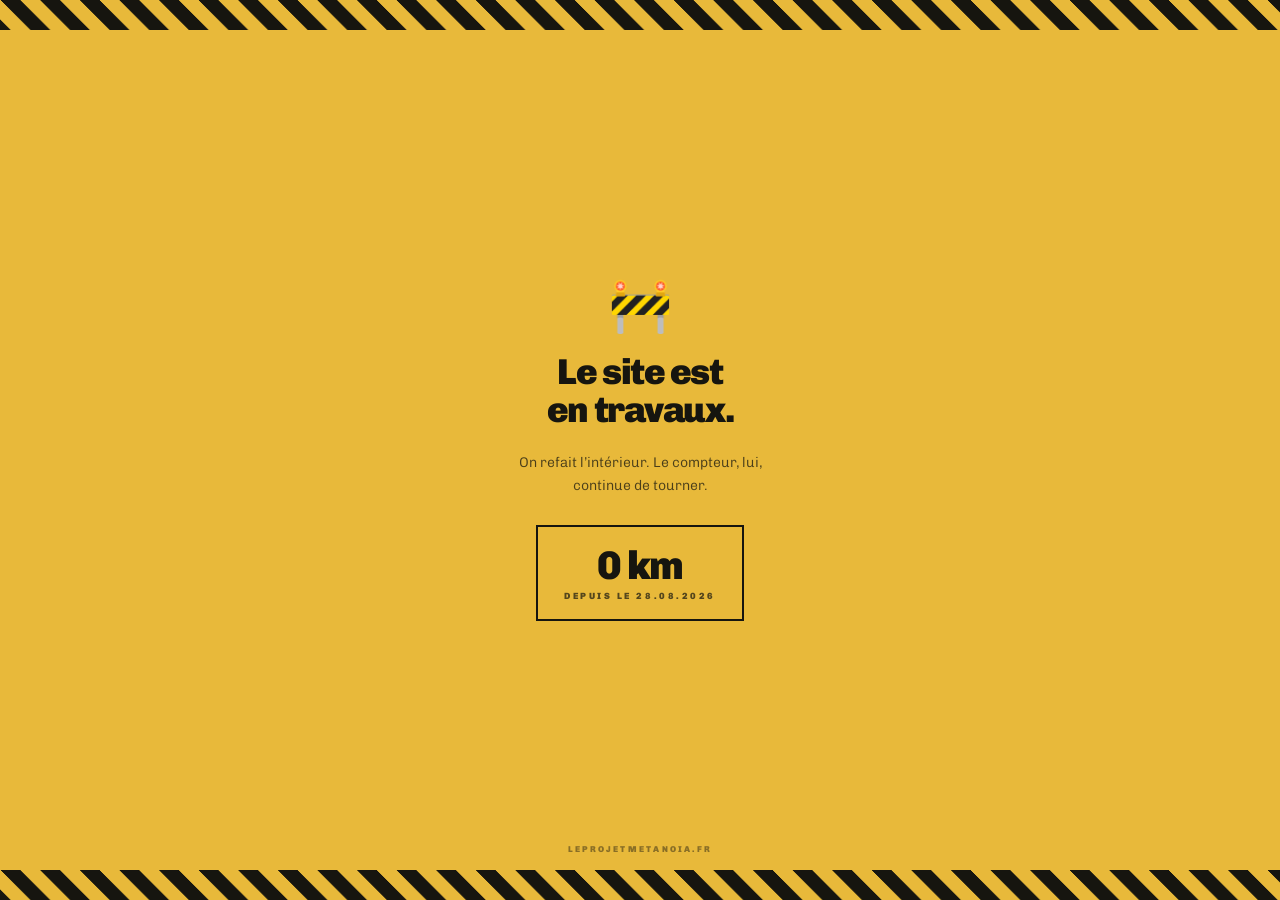
==== commit 2c40d861: "Site en travaux" ====
--- a/index.html
+++ b/index.html
@@ -2,204 +2,83 @@
 <html lang="fr">
 <head>
 <meta charset="utf-8">
-<meta name="viewport" content="width=device-width, initial-scale=1.0, maximum-scale=1.0, user-scalable=no, viewport-fit=cover">
-<title>Metanoia — dix ans pour changer d'esprit</title>
-<meta name="description" content="Metanoia : un projet de transformation sur dix ans, du 18 août 2026 au 18 août 2036. Cinq piliers, un seul ouvert pour l'instant.">
-<link rel="canonical" href="https://leprojetmetanoia.fr/">
-<meta name="theme-color" content="#FFFFFF">
-<meta name="color-scheme" content="dark">
-
-<meta property="og:type" content="website">
-<meta property="og:url" content="https://leprojetmetanoia.fr/">
-<meta property="og:title" content="Metanoia">
-<meta property="og:description" content="Dix ans pour changer d'esprit. Cinq piliers. Un seul ouvert pour l'instant.">
-<meta property="og:locale" content="fr_FR">
-<meta name="twitter:card" content="summary_large_image">
-
-<link rel="icon" href="data:image/svg+xml,%3Csvg xmlns='http://www.w3.org/2000/svg' viewBox='0 0 100 100'%3E%3Crect width='100' height='100' rx='22' fill='%23000000'/%3E%3Ccircle cx='50' cy='50' r='30' fill='none' stroke='%2331E07A' stroke-width='9' stroke-linecap='round' stroke-dasharray='142 189' transform='rotate(-90 50 50)'/%3E%3C/svg%3E">
-
+<meta name="viewport" content="width=device-width, initial-scale=1.0, viewport-fit=cover">
+<title>Metanoia — en travaux</title>
+<meta name="description" content="Le projet Metanoia est en travaux. Il revient bientôt.">
+<meta name="robots" content="noindex">
+<meta name="theme-color" content="#E8B93A">
 <link rel="preconnect" href="https://mfbrnmhtoqqklmywclxt.supabase.co" crossorigin>
 <link rel="preload" href="/polices/chivo-900.woff2" as="font" type="font/woff2" crossorigin>
 <link rel="preload" href="/polices/chivo-300.woff2" as="font" type="font/woff2" crossorigin>
 <link rel="stylesheet" href="/polices.css?v=1">
+<style>
+:root{--jaune:#E8B93A;--ink:#16150F}
+*{margin:0;padding:0;box-sizing:border-box}
+html,body{height:100%}
+body{background:var(--jaune);color:var(--ink);font-family:Chivo,system-ui,sans-serif;
+  min-height:100svh;position:relative;overflow:hidden;
+  -webkit-font-smoothing:antialiased;user-select:none;-webkit-user-select:none}
 
-<style>
-  :root{--piste:#1C221F;--piste-l:#151A18;--texte-f:#8A938E;
-    --fond:#000000;
-    --fond-ouvert:#000000;
-    --vert:#31E07A;
-    --craie:#EDF2EF;
-    --sourd:#767F7A;
-    --texte:#A3ADA7;
-    --duree:3s;
-    --piste:#1A1A1A;
-    --lueur:rgba(49,224,122,.5);
-    --sur-accent:#07130C;
-  }
-  *{margin:0;padding:0;box-sizing:border-box}
-  html{-webkit-text-size-adjust:100%}
-  body{
-    background:var(--fond);
-    color:var(--craie);
-    font-family:"Chivo",system-ui,sans-serif;
-    min-height:100svh;
-    display:flex;flex-direction:column;align-items:center;justify-content:center;
-    gap:clamp(16px,3.6vh,32px);
-    padding:max(20px,env(safe-area-inset-top)) clamp(20px,5vw,52px) max(20px,env(safe-area-inset-bottom));
-    text-align:center;
-    overflow:hidden;
-    touch-action:none;
-    -webkit-tap-highlight-color:transparent;
-    transition:background .8s ease;
-  }
-  /* une fois ouvert : tout s'inverse */
-  body.ouvert{--piste:#E3E6E4;--piste-l:#F2F4F3;--texte-f:#454B48;
-    --fond:#FFFFFF;
-    --craie:#0D0F0E;
-    --sourd:#6B736E;
-    --texte:#454B48;
-    --piste:#E3E6E4;
-    --vert:#0B7A3E;
-    --lueur:rgba(11,122,62,.35);
-    --sur-accent:#FFFFFF;
-    background:#FFFFFF;
-    color:#0D0F0E;
-  }
-  body.ouvert .secours{color:#B7BEBA}
-  body.ouvert .secours:hover,body.ouvert .secours:focus-visible{color:var(--texte);border-bottom-color:var(--piste)}
-  body,h1 .logo,.dates,.msg,.jauge,.piste,.label,.label small,.entrer{opacity:1;transform:none;pointer-events:auto;
-    transition:color .8s ease,background .8s ease,stroke .8s ease,fill .8s ease}
-  @media (prefers-reduced-motion:reduce){
-    body,h1 .logo,.dates,.msg,.jauge,.piste,.label,.label small,.entrer{opacity:1;transform:none;pointer-events:auto;transition:none}
-  }
+.hachures{position:absolute;left:0;right:0;height:clamp(22px,5vw,30px);z-index:2;
+  background:repeating-linear-gradient(45deg,var(--ink) 0 14px,var(--jaune) 14px 28px);
+  background-size:39.6px 39.6px;animation:defile 2.4s linear infinite}
+.hachures.h{top:0}
+.hachures.b{bottom:0;animation-direction:reverse}
+@keyframes defile{to{background-position:39.6px 0}}
 
-  .entete{display:grid;gap:clamp(8px,1.6vh,14px)}
-  .dates{
-    font-size:clamp(9px,2.6vw,12px);font-weight:300;
-    letter-spacing:.3em;text-indent:.3em;text-transform:uppercase;
-    color:var(--sourd);
-  }
-  h1{
-    font-size:0;line-height:0;
-    width:min(86vw,560px);
-    margin:0 auto;
-  }
-  h1 .logo{display:block;width:100%;height:auto;color:var(--craie)}
+.in{position:absolute;inset:clamp(22px,5vw,30px) 0;padding:clamp(28px,7vw,44px) clamp(24px,7vw,34px);
+  display:flex;flex-direction:column;align-items:center;justify-content:center;text-align:center;
+  gap:clamp(14px,3.4vh,22px)}
+.ic{font-size:clamp(38px,11vw,52px);line-height:1;
+  animation:balance 3.4s ease-in-out infinite}
+@keyframes balance{0%,100%{transform:rotate(-4deg)}50%{transform:rotate(4deg)}}
 
-  /* — le cadran — */
-  body.ouvert .jauge{filter:drop-shadow(0 0 10px var(--lueur))}
+h1{font-weight:900;font-size:clamp(27px,8.4vw,36px);letter-spacing:-.04em;line-height:1.05}
+.txt{font-weight:300;font-size:clamp(12px,3.4vw,14px);line-height:1.65;
+  color:rgba(22,21,15,.75);max-width:250px}
 
-  body.ouvert .label small{color:var(--vert)}
+.enc{border:2px solid var(--ink);padding:clamp(13px,3.4vw,18px) clamp(18px,5vw,26px);margin-top:6px}
+.enc b{display:block;font-weight:900;font-size:clamp(30px,9.4vw,40px);letter-spacing:-.04em;line-height:1}
+.enc span{display:block;font-weight:900;font-size:clamp(8px,2.2vw,9px);letter-spacing:.28em;
+  margin-top:6px;color:rgba(22,21,15,.7)}
 
+.pied{position:absolute;left:0;right:0;bottom:clamp(34px,8vw,46px);text-align:center;z-index:3;
+  font-weight:900;font-size:8.5px;letter-spacing:.26em;color:rgba(22,21,15,.45)}
 
-
-
-  @media (prefers-reduced-motion:reduce){
-    *{transition-duration:.01ms!important}
-    .dial:active{transform:none}
-  }
-  @media (max-height:560px){
-    body{gap:12px}
-    .dial{width:min(38vw,120px)}
-    .msg{min-height:2.4em}
-  }
-
-
-
-  /* fiche du projet, révélée après le cadran */
-  .fiche{opacity:1;transform:none;pointer-events:auto;max-height:none;width:min(100%,320px);border:1.5px solid var(--piste);border-radius:14px;
-    text-align:left;margin:4px auto 0;overflow:hidden;
-    
-    transition:opacity .45s ease .1s,transform .5s cubic-bezier(.2,.9,.3,1) .1s,max-height .5s ease}
-  .fiche .l{display:flex;align-items:baseline;justify-content:space-between;gap:12px;
-    padding:11px 15px;border-bottom:1px solid var(--piste-l);
-    font-weight:300;font-size:12px;color:var(--texte-f)}
-  .fiche .l:last-child{border:0}
-  .fiche .l b{font-weight:900;color:var(--craie);text-align:right}
-  @media (prefers-reduced-motion:reduce){.fiche,.secondaire{opacity:1;pointer-events:auto;transition:none}}
-
-  /* bouton d'entrée */
-
-  /* les deux actions */
-
-
-  /* les deux actions */
-  .duo{display:flex;gap:8px;width:min(100%,320px);margin:20px auto 0}
-  .duo a,.duo span{flex:1;padding:14px 0;text-align:center;border-radius:12px;text-decoration:none;
-    font-weight:900;font-size:11.5px;letter-spacing:.1em;text-transform:uppercase;transition:filter .2s,background .2s}
-  .duo .p{background:var(--vert);color:#fff}
-  .duo .p.off{background:#EDF0EE;color:#B7BEBA;cursor:not-allowed;pointer-events:none}
-  .duo .s{background:var(--piste-l);color:var(--texte-f)}
-  .duo .s:hover{background:var(--piste)}
+@media (prefers-reduced-motion:reduce){.hachures,.ic{animation:none}}
 </style>
 </head>
-<body class="ouvert">
+<body>
+<span class="hachures h"></span>
 
-
-<div class="entete">
-  <p class="dates">Deviens ce que tu es</p>
-  <h1><svg class="logo" xmlns="http://www.w3.org/2000/svg" viewBox="0 0 5.0710 0.6860" role="img" aria-label="Metanoia"><g fill="currentColor"><path transform="translate(-0.05700 0.68600) scale(0.001000 -0.001000)" d="M57 0V686H401L500 320H504L601 686H947V0H737V440H733L613 0H372L253 440H248V0Z"/><path transform="translate(0.86300 0.68600) scale(0.001000 -0.001000)" d="M57 0V686H572L552 526H263V426H541V273H263V160H552L572 0Z"/><path transform="translate(1.45000 0.68600) scale(0.001000 -0.001000)" d="M187 0V521H15V686H571V521H398V0Z"/><path transform="translate(1.90600 0.68600) scale(0.001000 -0.001000)" d="M-5 0 224 686H485L714 0H496L455 122H237L197 0ZM285 267H407L349 475H344Z"/><path transform="translate(2.59300 0.68600) scale(0.001000 -0.001000)" d="M57 0V686H233L410 431L441 372L446 375V686H639V0H459L276 264L255 306L250 304V0Z"/><path transform="translate(3.23100 0.68600) scale(0.001000 -0.001000)" d="M331 -10Q269 -10 214.5 13.5Q160 37 119.0 78.0Q78 119 54.5 173.5Q31 228 31 290V394Q31 456 54.5 510.5Q78 565 119.0 606.0Q160 647 214.5 670.5Q269 694 331 694H387Q449 694 503.5 670.5Q558 647 599.0 606.0Q640 565 663.5 510.5Q687 456 687 394V290Q687 228 663.5 173.5Q640 119 599.0 78.0Q558 37 503.5 13.5Q449 -10 387 -10ZM359 146Q382 146 400.5 154.0Q419 162 433.0 175.5Q447 189 454.5 207.0Q462 225 462 246V438Q462 459 454.5 477.0Q447 495 433.0 509.0Q419 523 400.5 530.5Q382 538 359 538Q337 538 318.0 530.0Q299 522 285.0 508.5Q271 495 263.5 477.0Q256 459 256 438V246Q256 225 263.5 207.0Q271 189 285.0 175.0Q299 161 318.0 153.5Q337 146 359 146Z"/><path transform="translate(3.91200 0.68600) scale(0.001000 -0.001000)" d="M36 0V148H118V538H36V686H410V538H329V148H410V0Z"/><path transform="translate(4.35700 0.68600) scale(0.001000 -0.001000)" d="M-5 0 224 686H485L714 0H496L455 122H237L197 0ZM285 267H407L349 475H344Z"/></g></svg></h1>
+<div class="in">
+  <p class="ic">🚧</p>
+  <h1>Le site est<br>en travaux.</h1>
+  <p class="txt">On refait l’intérieur. Le compteur, lui, continue de tourner.</p>
+  <div class="enc">
+    <b id="km">—</b>
+    <span>DEPUIS LE 28.08.2026</span>
+  </div>
 </div>
 
-
-
-<div class="fiche" id="fiche">
-  <div class="l"><span>Début</span><b>28 août 2026</b></div>
-
-
-  <div class="l"><span>Fin</span><b>28 août 2036</b></div>
-  <div class="l"><span>Jour en cours</span><b id="fJour">—</b></div>
-  <div class="l"><span>Distance parcourue</span><b id="fKm">—</b></div>
-</div>
-
-<div class="duo">
-  <a class="p" href="metanoia.html">Entrer</a>
-  <a class="s" href="projet.html">Le projet</a>
-</div>
-
-
-<noscript>
-  <p class="msg"><a href="metanoia.html" style="color:#31E07A">Entrer</a></p>
-</noscript>
+<p class="pied">LEPROJETMETANOIA.FR</p>
+<span class="hachures b"></span>
 
 <script type="module">
-import { list, fr, DEBUT } from './config.js?v=20260904a';
-
-const debut = new Date(DEBUT + 'T00:00:00');
-document.getElementById('fJour').textContent =
-  Math.max(1, Math.floor((new Date() - debut) / 864e5) + 1);
-
+import { list, fr, DEBUT } from './config.js?v=20260904b';
 (async () => {
   try {
     const s = await list();
-    const km = s.filter(x => x.date >= DEBUT)
-                .reduce((t, x) => t + Number(x.distance_km || 0), 0);
-    document.getElementById('fKm').textContent = fr(km, 1) + ' km';
-  } catch (e) { document.getElementById('fKm').textContent = '—'; }
+    const km = s.filter(x => x.date >= DEBUT).reduce((t, x) => t + Number(x.distance_km || 0), 0);
+    document.getElementById('km').textContent = fr(km, 1) + ' km';
+  } catch (e) {
+    document.getElementById('km').textContent = '—';
+  }
 })();
 </script>
-
-
 <script>
-// pas de sélection ni de copie ; zoom bloqué sur mobile seulement
-['copy','cut','contextmenu','dragstart','selectstart'].forEach(function(ev){
-  document.addEventListener(ev, function(e){
-    if (e.target.closest('input, textarea, select')) return;   // la saisie reste possible
-    e.preventDefault();
-  });
-});
-['gesturestart','gesturechange','gestureend'].forEach(function(ev){
-  document.addEventListener(ev, function(e){ e.preventDefault(); }, { passive:false });
-});
-document.addEventListener('touchmove', function(e){
-  if (e.touches.length > 1) e.preventDefault();
-}, { passive:false });
-document.addEventListener('keydown', function(e){
-  if ((e.ctrlKey || e.metaKey) && ['c','x','a','u','s','p'].indexOf(e.key.toLowerCase()) > -1) {
-    if (e.target.closest('input, textarea')) return;
-    e.preventDefault();
-  }
-});
+['copy','cut','contextmenu','dragstart','selectstart'].forEach(ev =>
+  document.addEventListener(ev, e => e.preventDefault()));
 </script>
 </body>
 </html>
